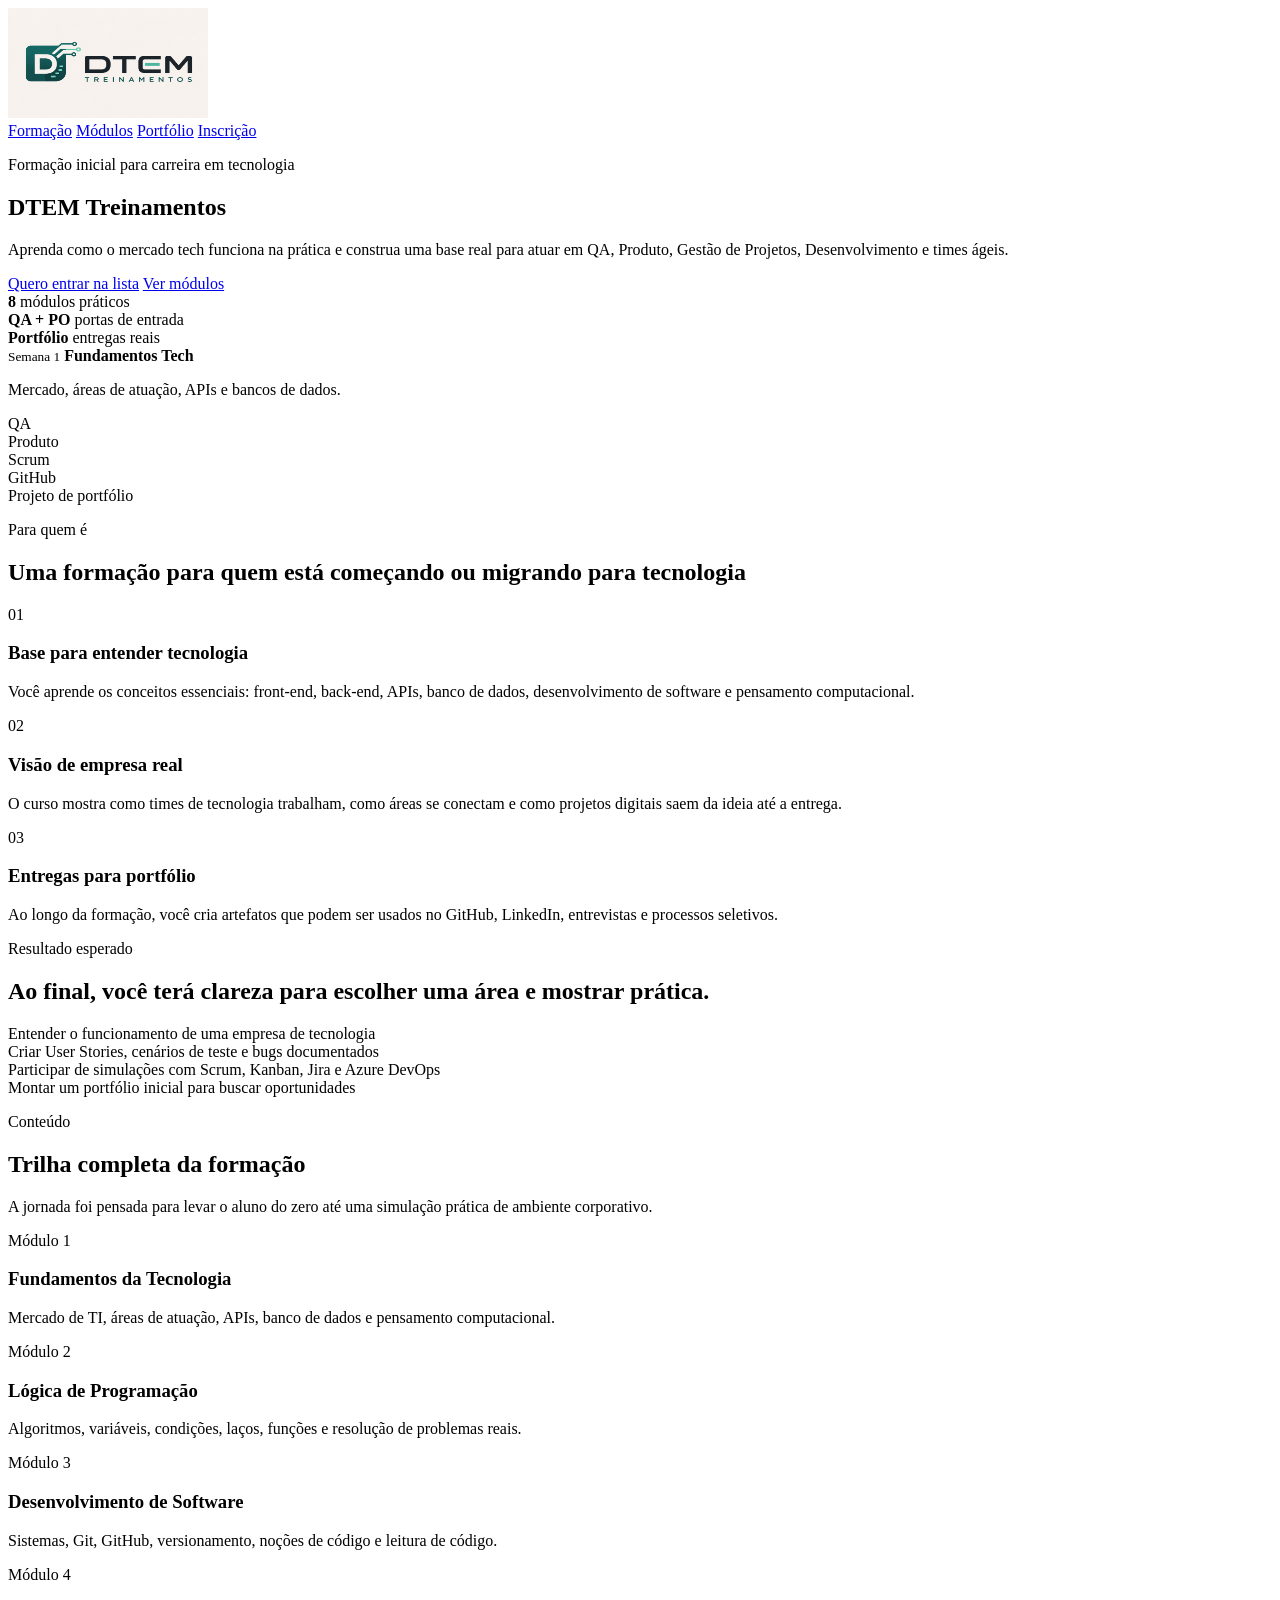
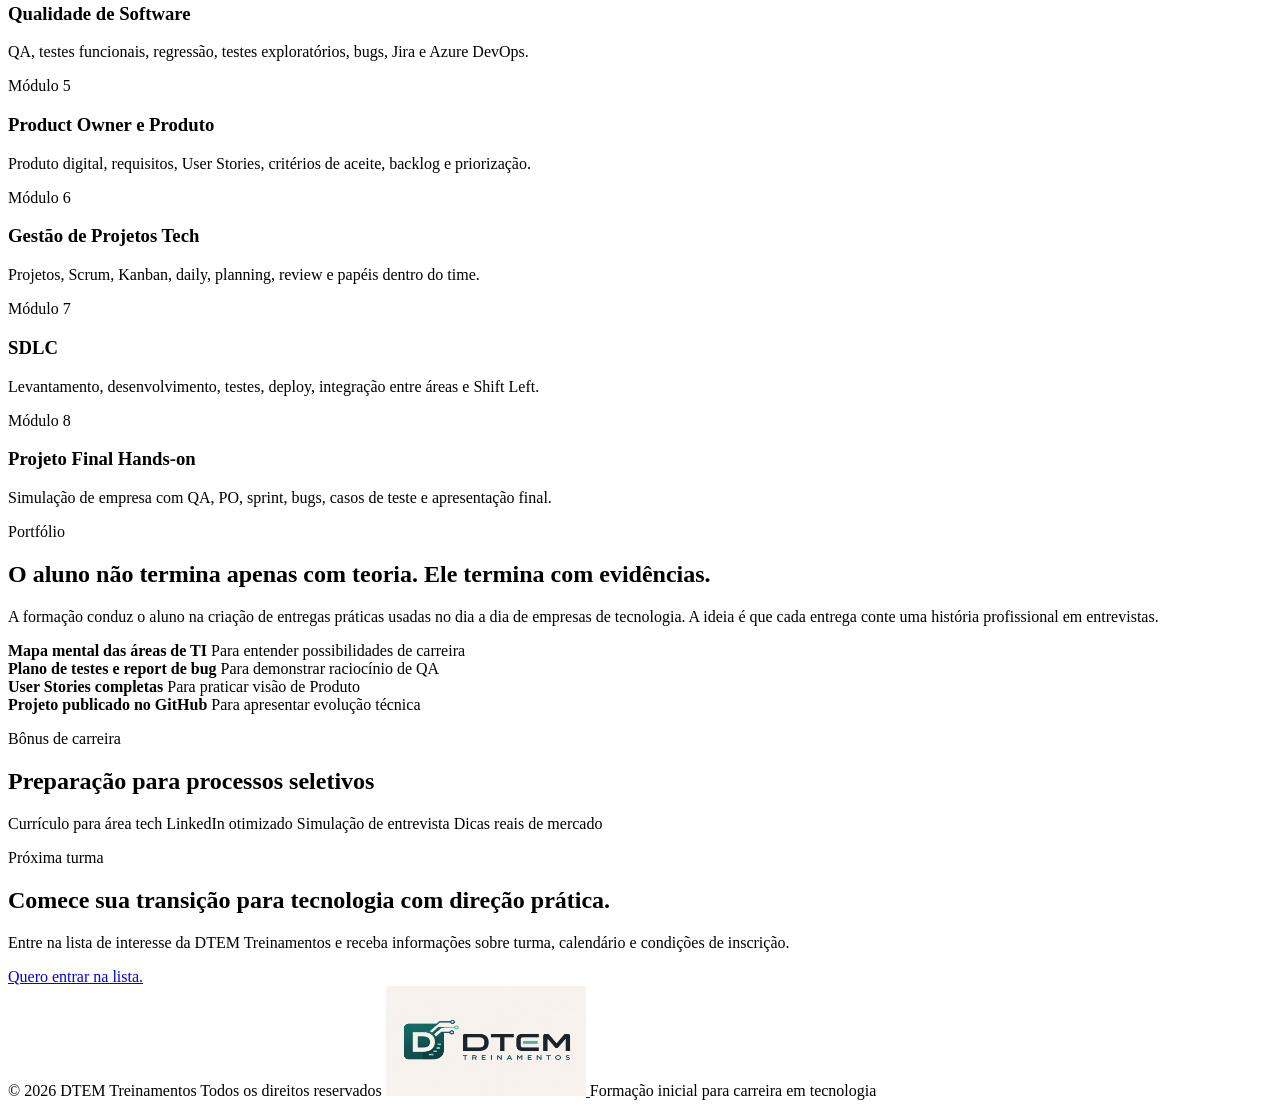
==== landpage/ementa/index.html @ fae7f441 "Merge branch 'main' of https://github.com/Eduardo-Alves1/dtem-treinamentos" ====
<!doctype html>
<html lang="pt-BR">
  <head>
    <meta charset="UTF-8" />
    <meta name="viewport" content="width=device-width, initial-scale=1.0" />
    <meta
      name="description"
      content="DTEM Treinamentos: formação inicial para carreira em tecnologia com QA, Produto, Gestão Ágil, lógica, SDLC e portfólio."
    />
    <title>DTEM Treinamentos | Formação Inicial em Tecnologia</title>
    <link rel="canonical" href="https://dtemtreinamentos.com.br/ementa/" />
    <link rel="preconnect" href="https://fonts.googleapis.com" />
    <link rel="preconnect" href="https://fonts.gstatic.com" crossorigin />
    <link
      href="https://fonts.googleapis.com/css2?family=Inter:wght@400;500;600;700;800&display=swap"
      rel="stylesheet"
    />
    <link rel="stylesheet" href="../styles.css" />
  </head>
  <body>
    <header class="site-header">
      <a class="brand" href="#top" aria-label="DTEM Treinamentos">
        <img src="../assests/Dtemlogo-1.png" width="200" height="110" alt="DTEM Treinamentos" />
      </a>

      <nav class="nav" aria-label="Navegação principal">
        <a href="#formacao">Formação</a>
        <a href="#modulos">Módulos</a>
        <a href="#portfolio">Portfólio</a>
        <a href="#inscricao">Inscrição</a>
      </nav>
    </header>

    <main id="top">
      <section class="hero">
        <div class="hero-content">
          <p class="eyebrow">Formação inicial para carreira em tecnologia</p>
          <h1>DTEM Treinamentos</h1>
          <p class="hero-text">
            Aprenda como o mercado tech funciona na prática e construa uma base real para atuar em QA,
            Produto, Gestão de Projetos, Desenvolvimento e times ágeis.
          </p>

          <div class="hero-actions">
            <a class="button primary" href="#inscricao">Quero entrar na lista</a>
            <a class="button secondary" href="#modulos">Ver módulos</a>
          </div>

          <div class="hero-stats" aria-label="Resumo da formação">
            <div>
              <strong>8</strong>
              <span>módulos práticos</span>
            </div>
            <div>
              <strong>QA + PO</strong>
              <span>portas de entrada</span>
            </div>
            <div>
              <strong>Portfólio</strong>
              <span>entregas reais</span>
            </div>
          </div>
        </div>

        <div class="hero-visual" aria-label="Fluxo visual da formação">
          <div class="workspace-panel panel-main">
            <div class="panel-top">
              <span></span>
              <span></span>
              <span></span>
            </div>
            <div class="flow-card active">
              <small>Semana 1</small>
              <strong>Fundamentos Tech</strong>
              <p>Mercado, áreas de atuação, APIs e bancos de dados.</p>
            </div>
            <div class="flow-grid">
              <div>QA</div>
              <div>Produto</div>
              <div>Scrum</div>
              <div>GitHub</div>
            </div>
            <div class="progress-block">
              <span>Projeto de portfólio</span>
              <div><i></i></div>
            </div>
          </div>

<!--          <div class="workspace-panel panel-side">-->
<!--            <strong>Entregas</strong>-->
<!--            <ul>-->
<!--              <li>User Stories</li>-->
<!--              <li>Plano de testes</li>-->
<!--              <li>Report de bugs</li>-->
<!--              <li>Sprint simulada</li>-->
<!--            </ul>-->
<!--          </div>-->
        </div>
      </section>

      <section id="formacao" class="section intro-section">
        <div class="section-heading">
          <p class="eyebrow">Para quem é</p>
          <h2>Uma formação para quem está começando ou migrando para tecnologia</h2>
        </div>

        <div class="feature-grid">
          <article class="feature-card">
            <span>01</span>
            <h3>Base para entender tecnologia</h3>
            <p>
              Você aprende os conceitos essenciais: front-end, back-end, APIs, banco de dados,
              desenvolvimento de software e pensamento computacional.
            </p>
          </article>
          <article class="feature-card">
            <span>02</span>
            <h3>Visão de empresa real</h3>
            <p>
              O curso mostra como times de tecnologia trabalham, como áreas se conectam e como
              projetos digitais saem da ideia até a entrega.
            </p>
          </article>
          <article class="feature-card">
            <span>03</span>
            <h3>Entregas para portfólio</h3>
            <p>
              Ao longo da formação, você cria artefatos que podem ser usados no GitHub, LinkedIn,
              entrevistas e processos seletivos.
            </p>
          </article>
        </div>
      </section>

      <section class="section outcomes">
        <div>
          <p class="eyebrow">Resultado esperado</p>
          <h2>Ao final, você terá clareza para escolher uma área e mostrar prática.</h2>
        </div>

        <div class="outcome-list">
          <div>Entender o funcionamento de uma empresa de tecnologia</div>
          <div>Criar User Stories, cenários de teste e bugs documentados</div>
          <div>Participar de simulações com Scrum, Kanban, Jira e Azure DevOps</div>
          <div>Montar um portfólio inicial para buscar oportunidades</div>
        </div>
      </section>

      <section id="modulos" class="section">
        <div class="section-heading narrow">
          <p class="eyebrow">Conteúdo</p>
          <h2>Trilha completa da formação</h2>
          <p>
            A jornada foi pensada para levar o aluno do zero até uma simulação prática de ambiente
            corporativo.
          </p>
        </div>

        <div class="modules">
          <article>
            <span>Módulo 1</span>
            <h3>Fundamentos da Tecnologia</h3>
            <p>Mercado de TI, áreas de atuação, APIs, banco de dados e pensamento computacional.</p>
          </article>
          <article>
            <span>Módulo 2</span>
            <h3>Lógica de Programação</h3>
            <p>Algoritmos, variáveis, condições, laços, funções e resolução de problemas reais.</p>
          </article>
          <article>
            <span>Módulo 3</span>
            <h3>Desenvolvimento de Software</h3>
            <p>Sistemas, Git, GitHub, versionamento, noções de código e leitura de código.</p>
          </article>
          <article>
            <span>Módulo 4</span>
            <h3>Qualidade de Software</h3>
            <p>QA, testes funcionais, regressão, testes exploratórios, bugs, Jira e Azure DevOps.</p>
          </article>
          <article>
            <span>Módulo 5</span>
            <h3>Product Owner e Produto</h3>
            <p>Produto digital, requisitos, User Stories, critérios de aceite, backlog e priorização.</p>
          </article>
          <article>
            <span>Módulo 6</span>
            <h3>Gestão de Projetos Tech</h3>
            <p>Projetos, Scrum, Kanban, daily, planning, review e papéis dentro do time.</p>
          </article>
          <article>
            <span>Módulo 7</span>
            <h3>SDLC</h3>
            <p>Levantamento, desenvolvimento, testes, deploy, integração entre áreas e Shift Left.</p>
          </article>
          <article>
            <span>Módulo 8</span>
            <h3>Projeto Final Hands-on</h3>
            <p>Simulação de empresa com QA, PO, sprint, bugs, casos de teste e apresentação final.</p>
          </article>
        </div>
      </section>

      <section id="portfolio" class="section portfolio-section">
        <div class="portfolio-copy">
          <p class="eyebrow">Portfólio</p>
          <h2>O aluno não termina apenas com teoria. Ele termina com evidências.</h2>
          <p>
            A formação conduz o aluno na criação de entregas práticas usadas no dia a dia de empresas
            de tecnologia. A ideia é que cada entrega conte uma história profissional em entrevistas.
          </p>
        </div>

        <div class="deliverables">
          <div>
            <strong>Mapa mental das áreas de TI</strong>
            <span>Para entender possibilidades de carreira</span>
          </div>
          <div>
            <strong>Plano de testes e report de bug</strong>
            <span>Para demonstrar raciocínio de QA</span>
          </div>
          <div>
            <strong>User Stories completas</strong>
            <span>Para praticar visão de Produto</span>
          </div>
          <div>
            <strong>Projeto publicado no GitHub</strong>
            <span>Para apresentar evolução técnica</span>
          </div>
        </div>
      </section>

      <section class="section bonus-section">
        <div>
          <p class="eyebrow">Bônus de carreira</p>
          <h2>Preparação para processos seletivos</h2>
        </div>
        <div class="bonus-grid">
          <span>Currículo para área tech</span>
          <span>LinkedIn otimizado</span>
          <span>Simulação de entrevista</span>
          <span>Dicas reais de mercado</span>
        </div>
      </section>

      <section id="inscricao" class="cta-section">
        <div>
          <p class="eyebrow">Próxima turma</p>
          <h2>Comece sua transição para tecnologia com direção prática.</h2>
          <p>
            Entre na lista de interesse da DTEM Treinamentos e receba informações sobre turma,
            calendário e condições de inscrição.
          </p>
          <a class="button primary" href="https://forms.gle/5UGBKDqmBGunJBTk7" target="_blank"> Quero entrar na lista.</a>
        </div>
      </section>

    </main>

    <footer class="footer">
      <spa>© 2026 DTEM Treinamentos Todos os direitos reservados</spa>
      <a class="brand" href="#top" aria-label="DTEM Treinamentos">
        <img src="../assests/Dtemlogo-1.png" width="200" height="110" alt="DTEM Treinamentos" />
      </a>
      <span>Formação inicial para carreira em tecnologia</span>
    </footer>

    <script src="../script.js"></script>
  </body>
</html>
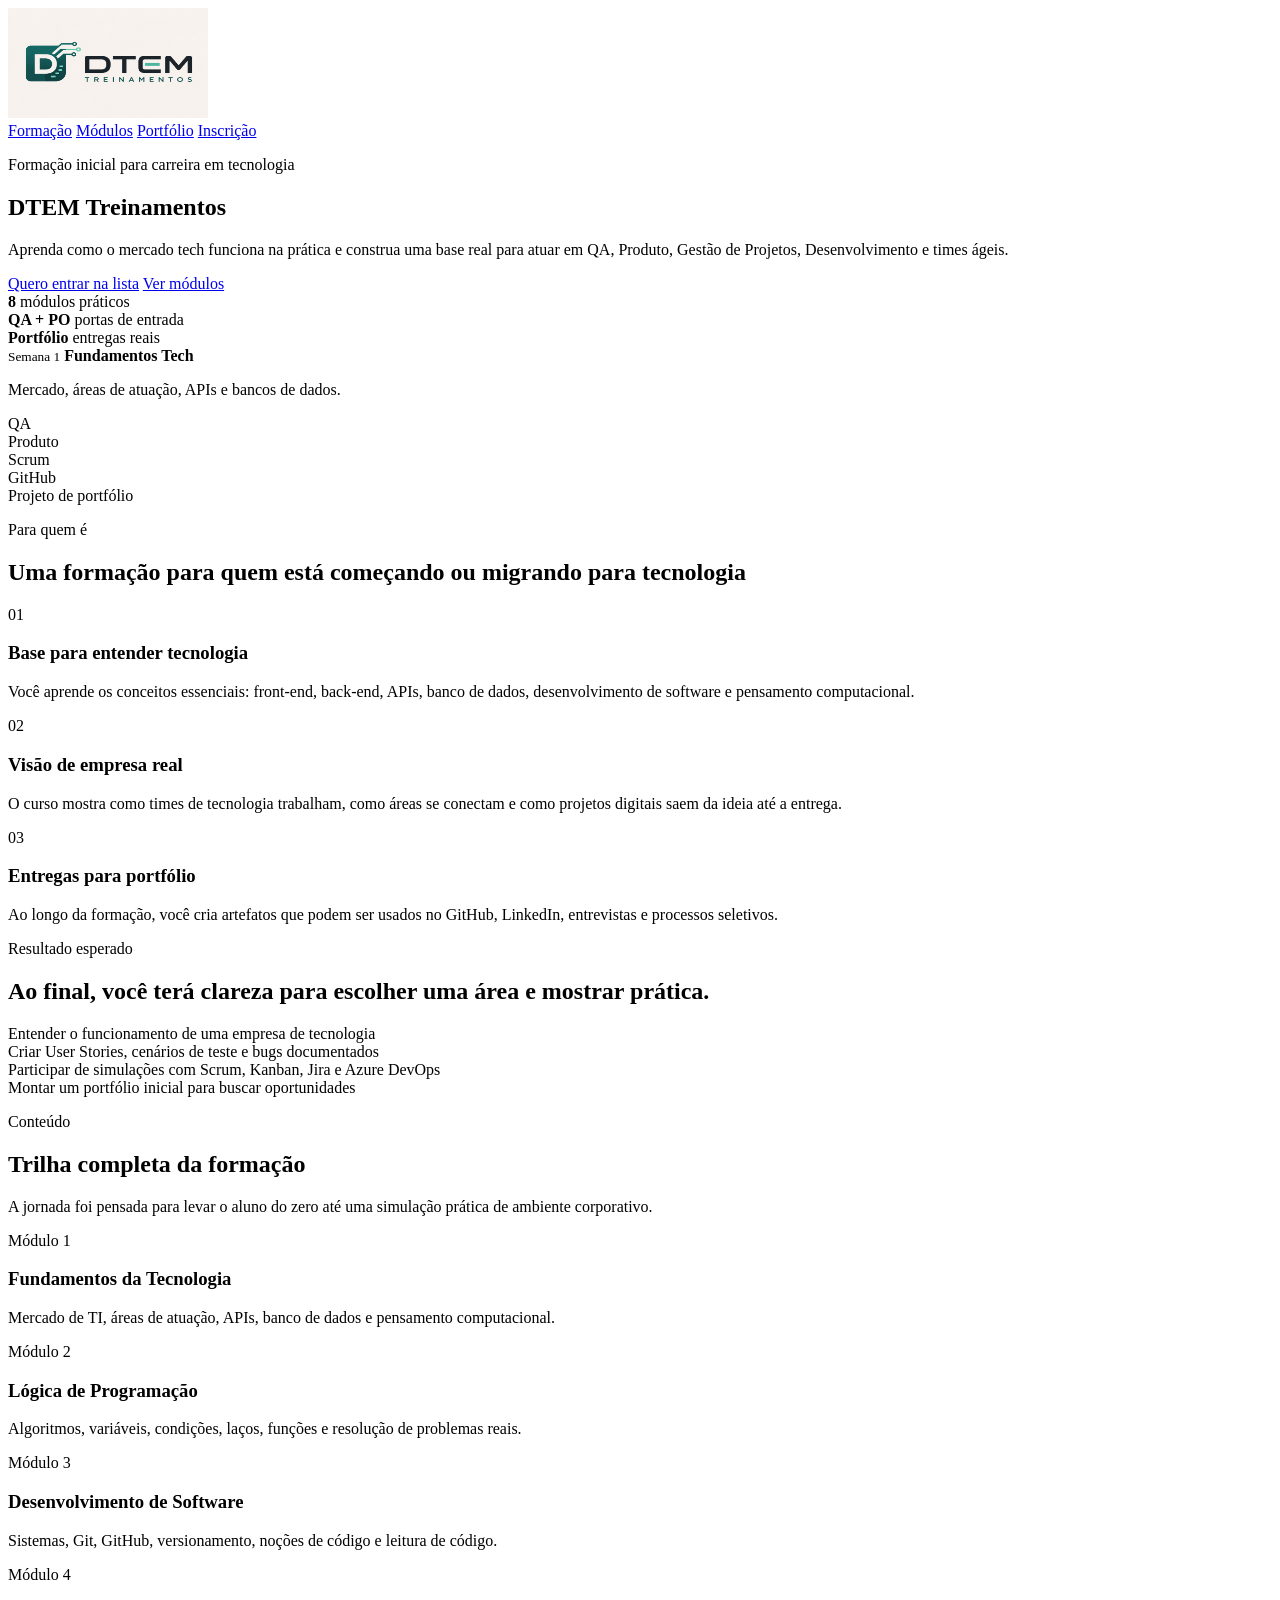
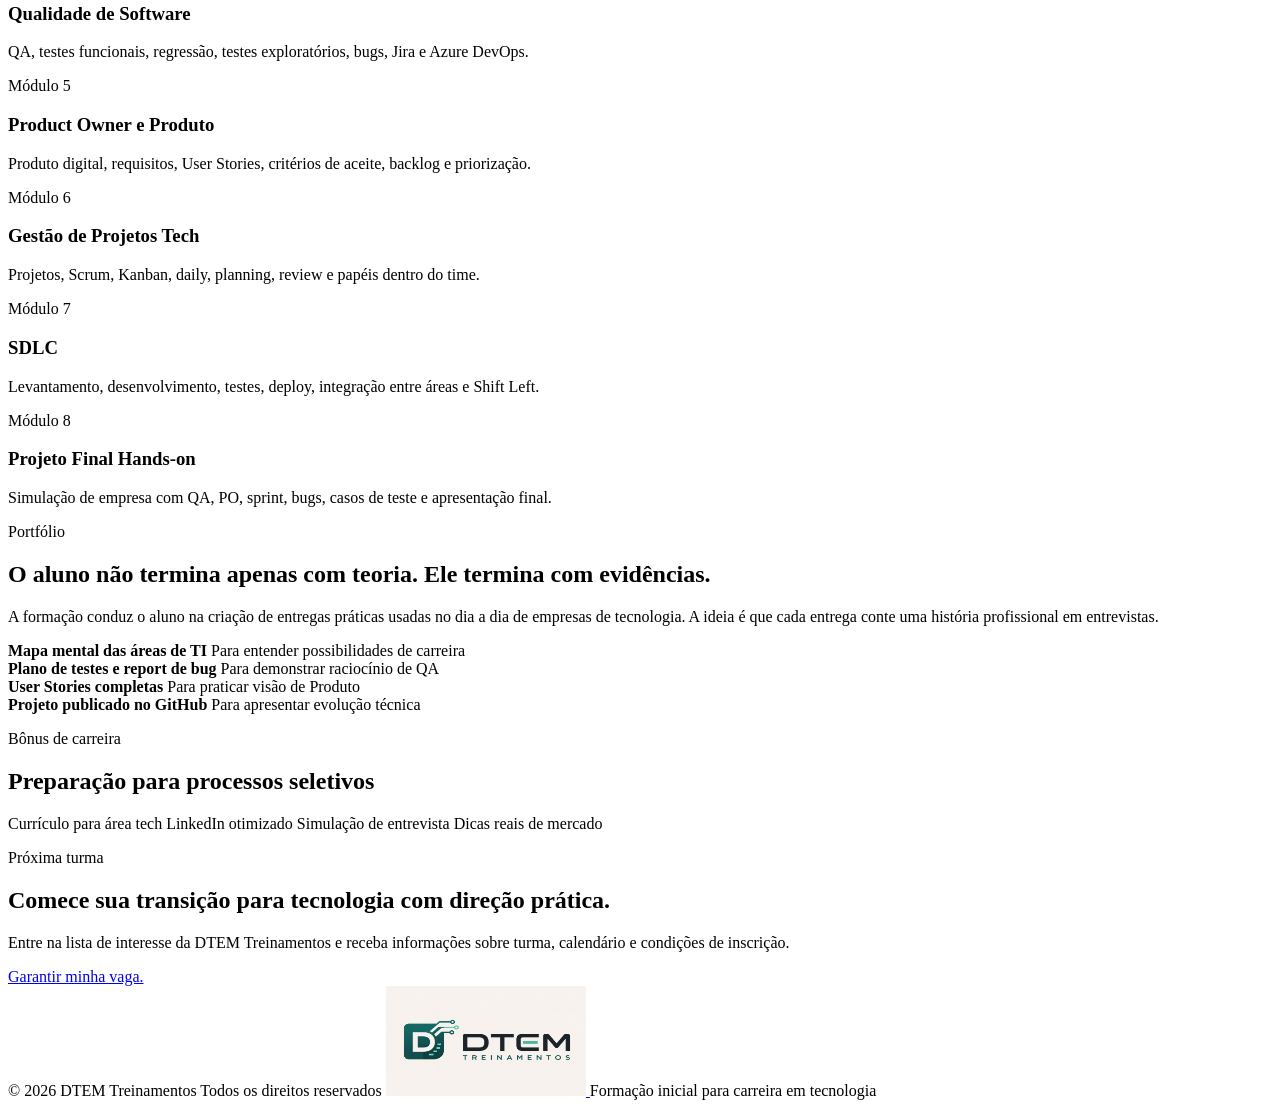
==== commit 5a6a0e98: "Update registration link and fix footer span tag in index.html" ====
--- a/landpage/ementa/index.html
+++ b/landpage/ementa/index.html
@@ -251,14 +251,14 @@
             Entre na lista de interesse da DTEM Treinamentos e receba informações sobre turma,
             calendário e condições de inscrição.
           </p>
-          <a class="button primary" href="https://forms.gle/5UGBKDqmBGunJBTk7" target="_blank"> Quero entrar na lista.</a>
+          <a class="button primary" href="https://inscricao.dtemtreinamentos.com.br/" target="_blank"> Garantir minha vaga.</a>
         </div>
       </section>
 
     </main>
 
     <footer class="footer">
-      <spa>© 2026 DTEM Treinamentos Todos os direitos reservados</spa>
+      <span>© 2026 DTEM Treinamentos Todos os direitos reservados</span>
       <a class="brand" href="#top" aria-label="DTEM Treinamentos">
         <img src="../assests/Dtemlogo-1.png" width="200" height="110" alt="DTEM Treinamentos" />
       </a>
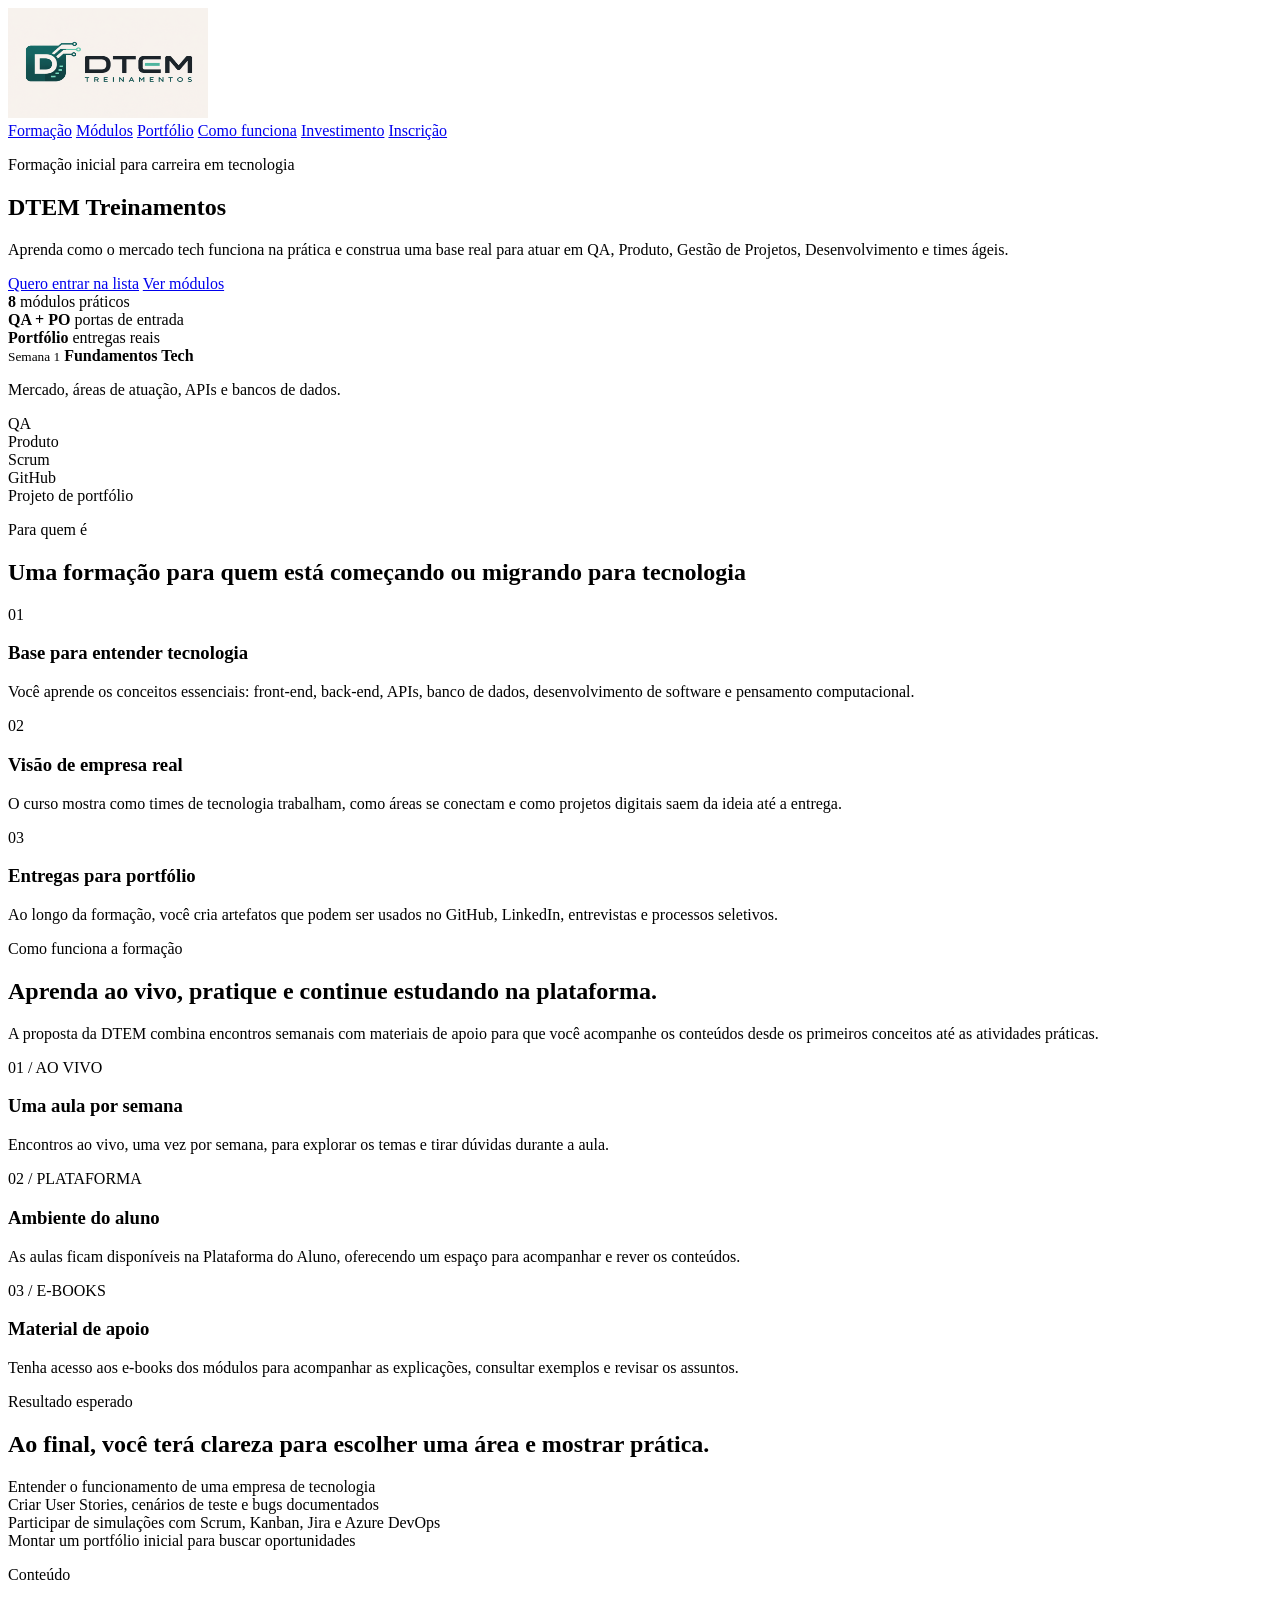
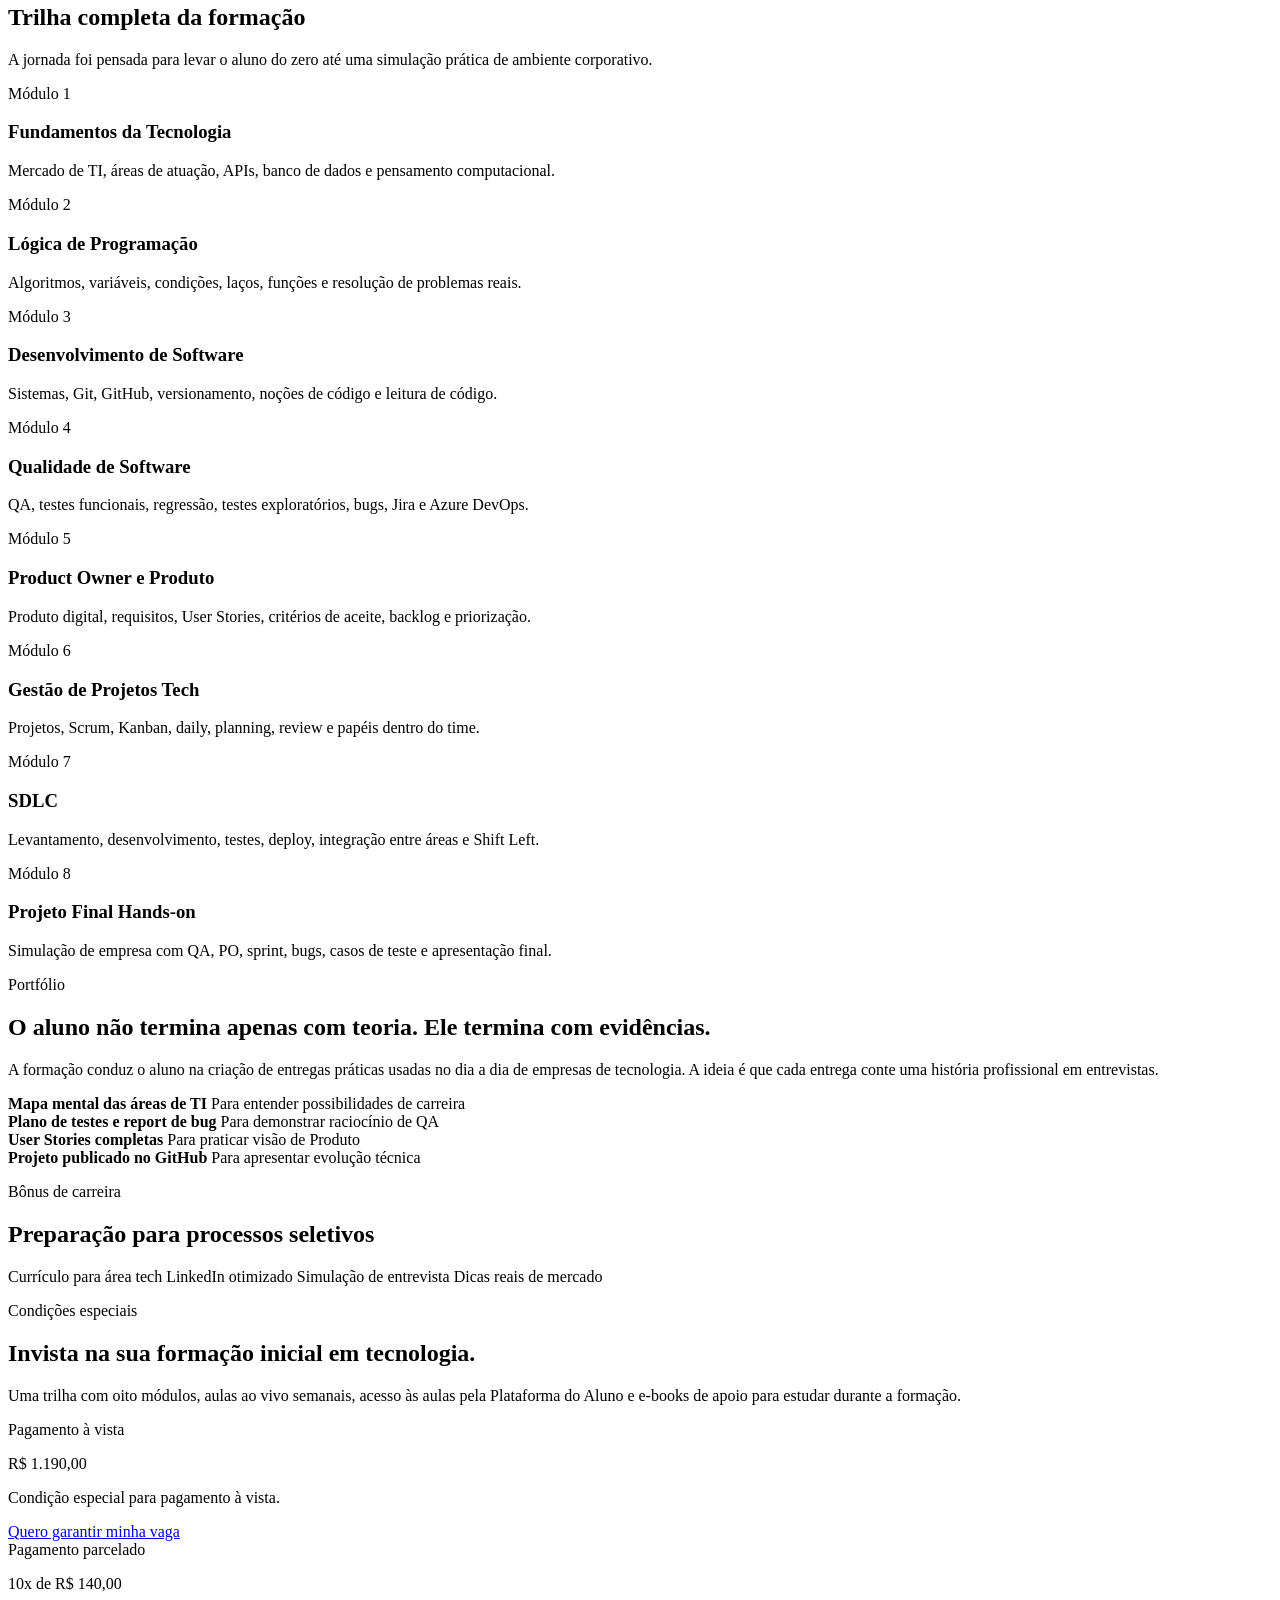
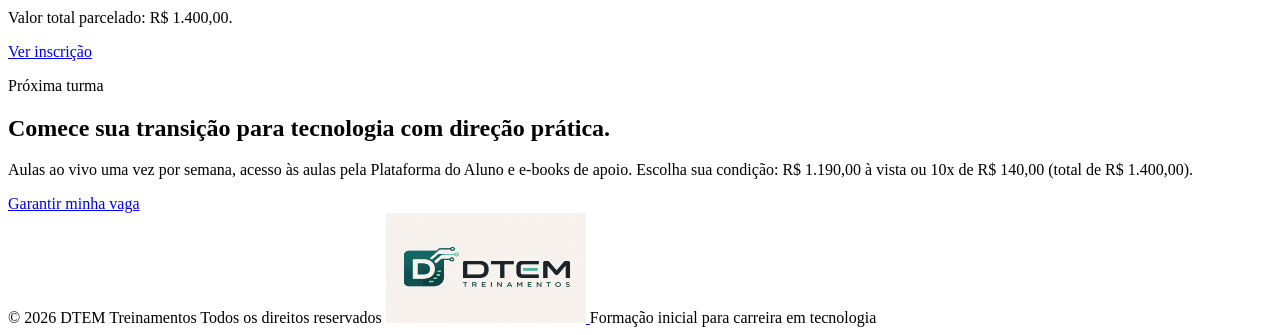
==== commit 265c4cf1: "feat(landing): divulgar formato das aulas e investimento na ementa" ====
--- a/landpage/ementa/index.html
+++ b/landpage/ementa/index.html
@@ -27,6 +27,8 @@
         <a href="#formacao">Formação</a>
         <a href="#modulos">Módulos</a>
         <a href="#portfolio">Portfólio</a>
+        <a href="#metodologia">Como funciona</a>
+        <a href="#investimento">Investimento</a>
         <a href="#inscricao">Inscrição</a>
       </nav>
     </header>
@@ -132,6 +134,35 @@
         </div>
       </section>
 
+      <section id="metodologia" class="section learning-section">
+        <div class="section-heading narrow">
+          <p class="eyebrow">Como funciona a formação</p>
+          <h2>Aprenda ao vivo, pratique e continue estudando na plataforma.</h2>
+          <p>
+            A proposta da DTEM combina encontros semanais com materiais de apoio para que você
+            acompanhe os conteúdos desde os primeiros conceitos até as atividades práticas.
+          </p>
+        </div>
+
+        <div class="feature-grid">
+          <article class="feature-card">
+            <span>01 / AO VIVO</span>
+            <h3>Uma aula por semana</h3>
+            <p>Encontros ao vivo, uma vez por semana, para explorar os temas e tirar dúvidas durante a aula.</p>
+          </article>
+          <article class="feature-card">
+            <span>02 / PLATAFORMA</span>
+            <h3>Ambiente do aluno</h3>
+            <p>As aulas ficam disponíveis na Plataforma do Aluno, oferecendo um espaço para acompanhar e rever os conteúdos.</p>
+          </article>
+          <article class="feature-card">
+            <span>03 / E-BOOKS</span>
+            <h3>Material de apoio</h3>
+            <p>Tenha acesso aos e-books dos módulos para acompanhar as explicações, consultar exemplos e revisar os assuntos.</p>
+          </article>
+        </div>
+      </section>
+
       <section class="section outcomes">
         <div>
           <p class="eyebrow">Resultado esperado</p>
@@ -243,15 +274,41 @@
         </div>
       </section>
 
+      <section id="investimento" class="section investment-section">
+        <div class="section-heading narrow">
+          <p class="eyebrow">Condições especiais</p>
+          <h2>Invista na sua formação inicial em tecnologia.</h2>
+          <p>
+            Uma trilha com oito módulos, aulas ao vivo semanais, acesso às aulas pela Plataforma do
+            Aluno e e-books de apoio para estudar durante a formação.
+          </p>
+        </div>
+        <div class="pricing-options" aria-label="Valores da formação">
+          <article class="pricing-card featured">
+            <span class="pricing-label">Pagamento à vista</span>
+            <p class="pricing-amount">R$ 1.190,00</p>
+            <p class="pricing-detail">Condição especial para pagamento à vista.</p>
+            <a class="button primary" href="https://inscricao.dtemtreinamentos.com.br/" target="_blank" rel="noopener noreferrer">Quero garantir minha vaga</a>
+          </article>
+          <article class="pricing-card">
+            <span class="pricing-label">Pagamento parcelado</span>
+            <p class="pricing-amount">10x de R$ 140,00</p>
+            <p class="pricing-detail">Valor total parcelado: R$ 1.400,00.</p>
+            <a class="button secondary" href="https://inscricao.dtemtreinamentos.com.br/" target="_blank" rel="noopener noreferrer">Ver inscrição</a>
+          </article>
+        </div>
+      </section>
+
       <section id="inscricao" class="cta-section">
         <div>
           <p class="eyebrow">Próxima turma</p>
           <h2>Comece sua transição para tecnologia com direção prática.</h2>
           <p>
-            Entre na lista de interesse da DTEM Treinamentos e receba informações sobre turma,
-            calendário e condições de inscrição.
-          </p>
-          <a class="button primary" href="https://inscricao.dtemtreinamentos.com.br/" target="_blank"> Garantir minha vaga.</a>
+            Aulas ao vivo uma vez por semana, acesso às aulas pela Plataforma do Aluno e
+            e-books de apoio. Escolha sua condição: R$ 1.190,00 à vista ou 10x de R$ 140,00
+            (total de R$ 1.400,00).
+          </p>
+          <a class="button primary" href="https://inscricao.dtemtreinamentos.com.br/" target="_blank" rel="noopener noreferrer">Garantir minha vaga</a>
         </div>
       </section>
 
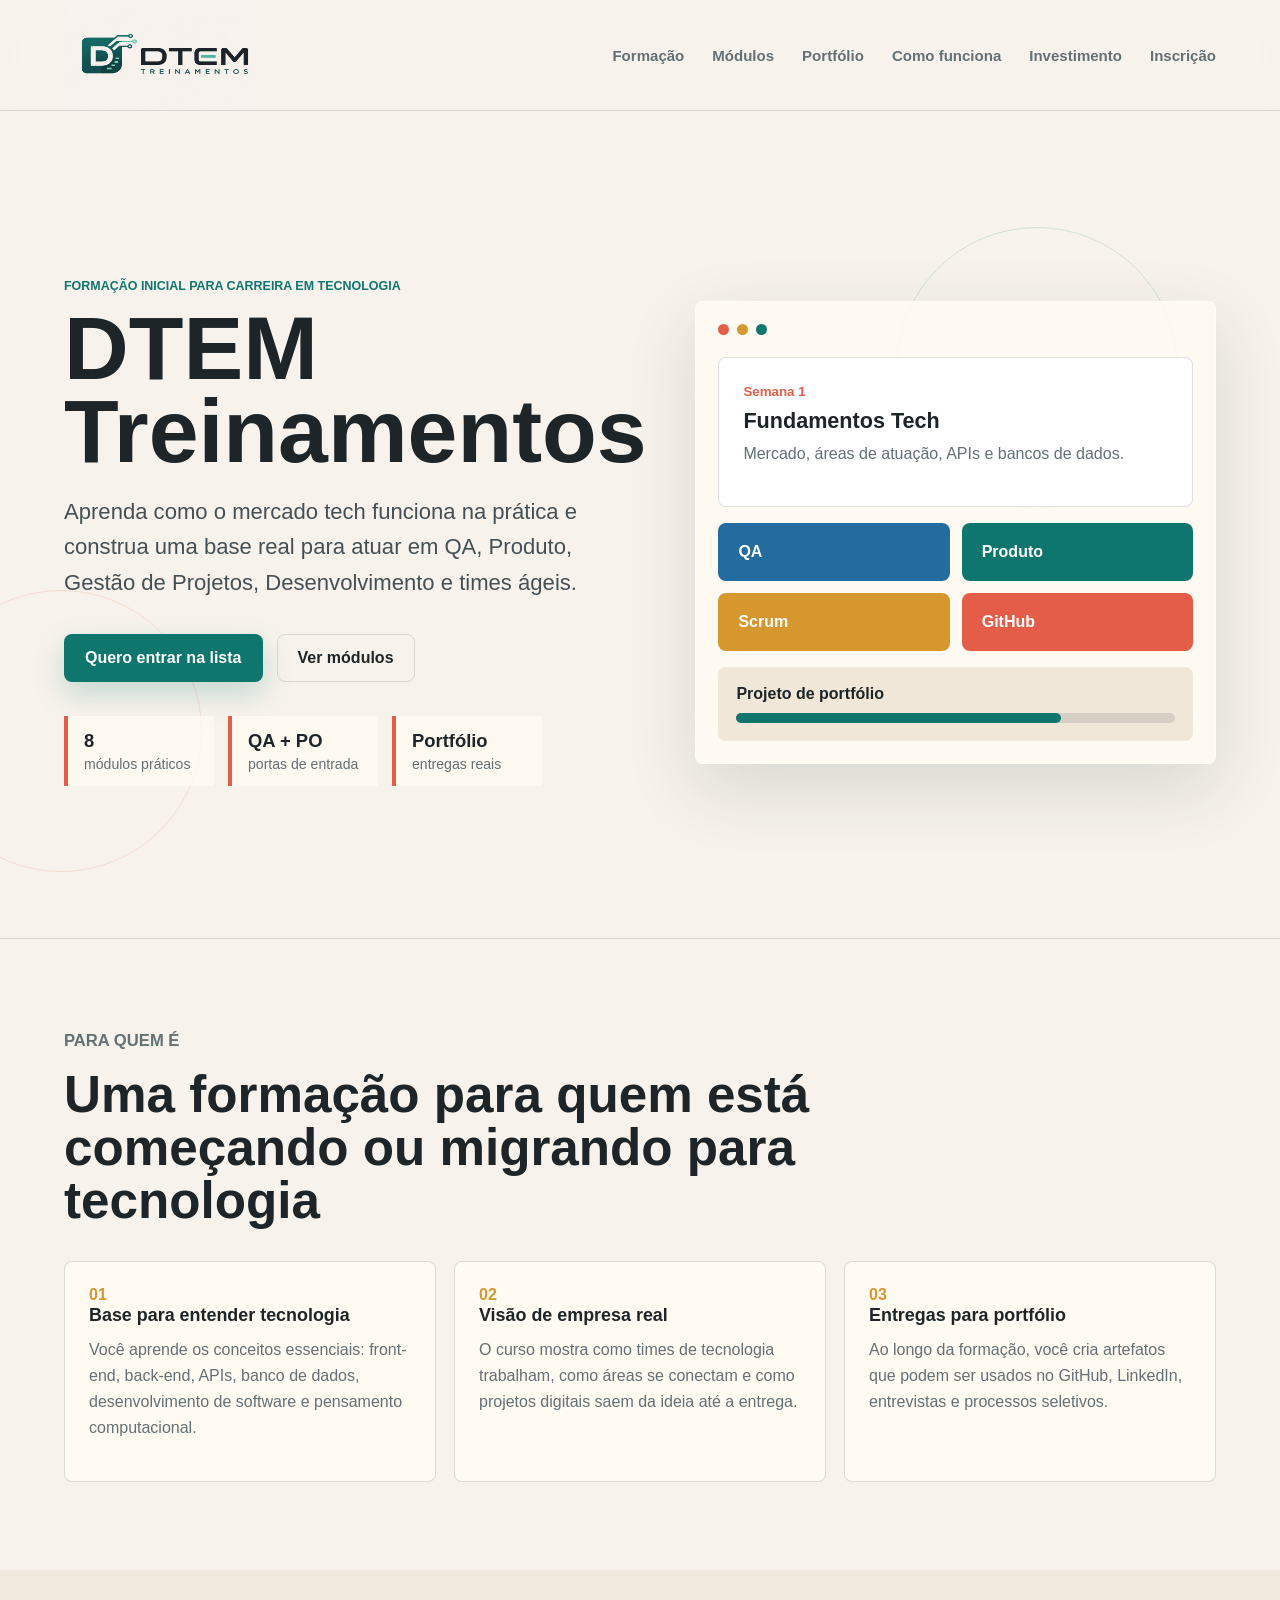
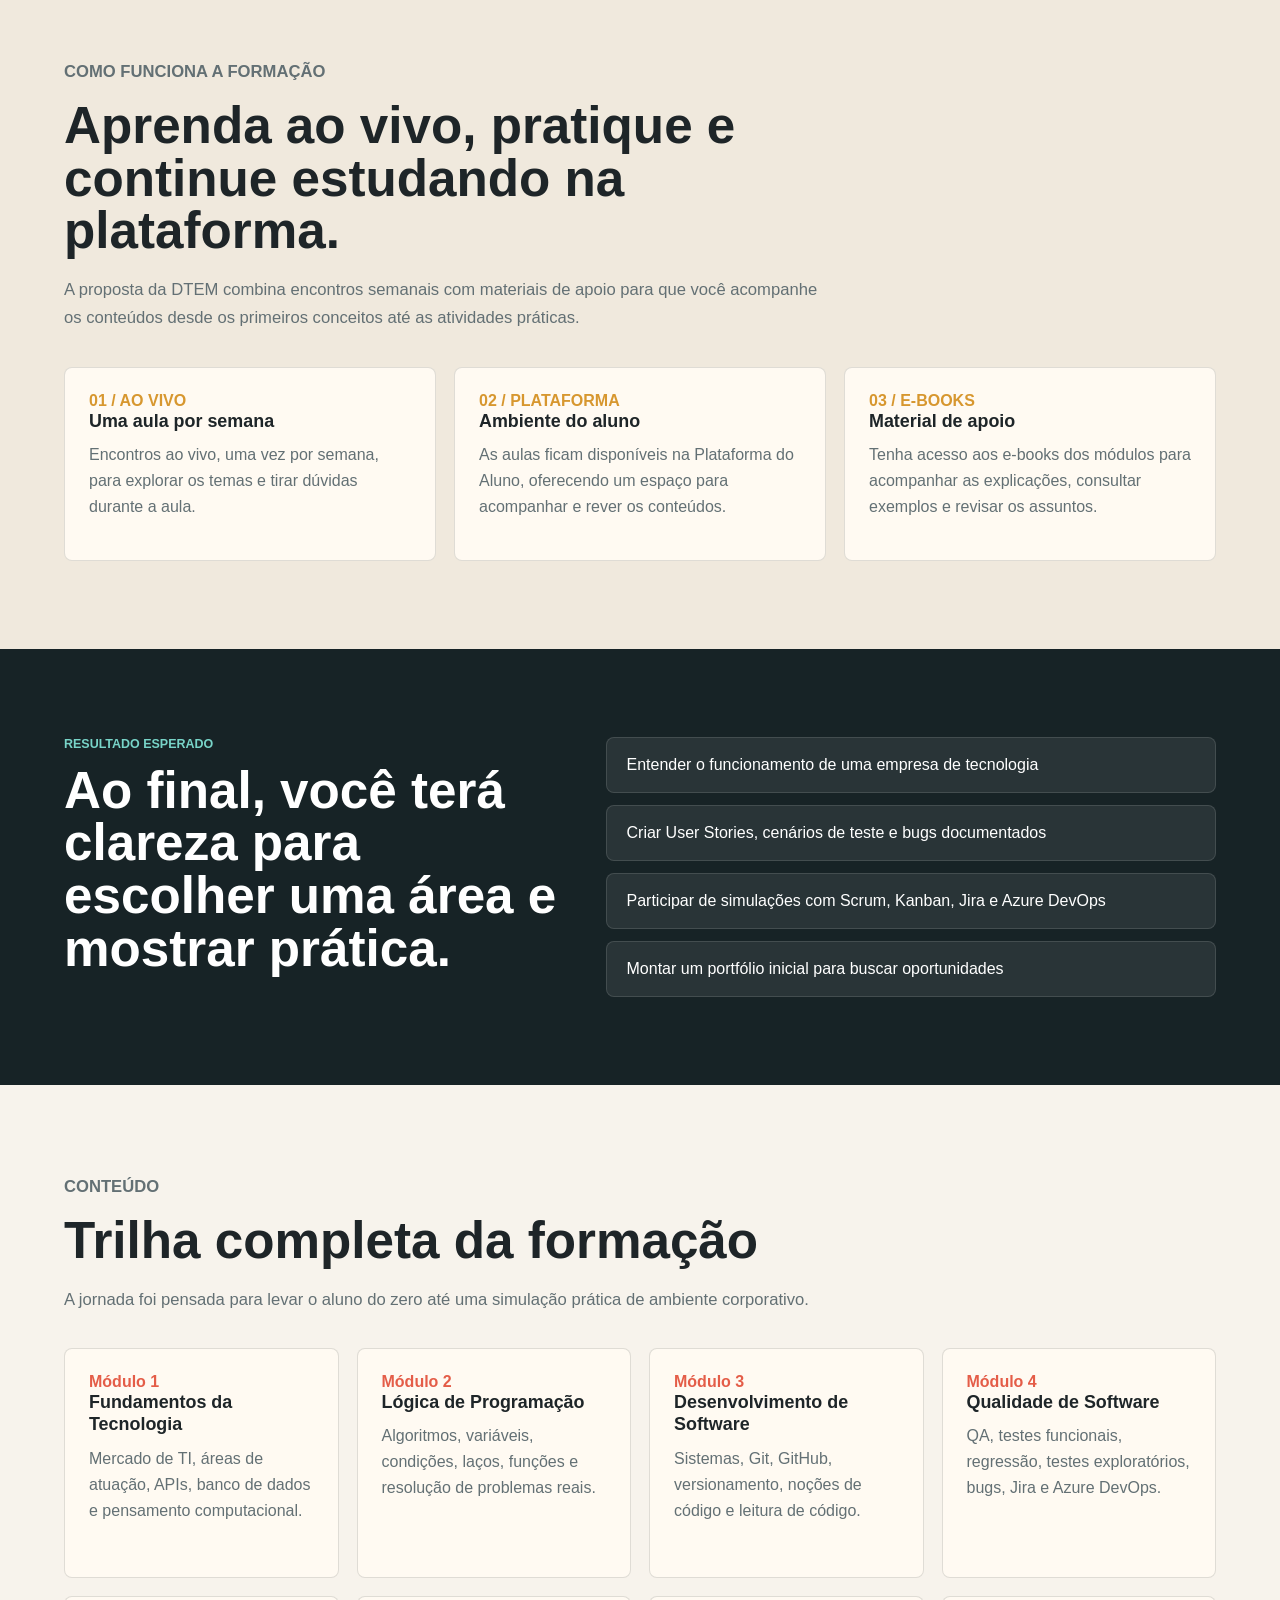
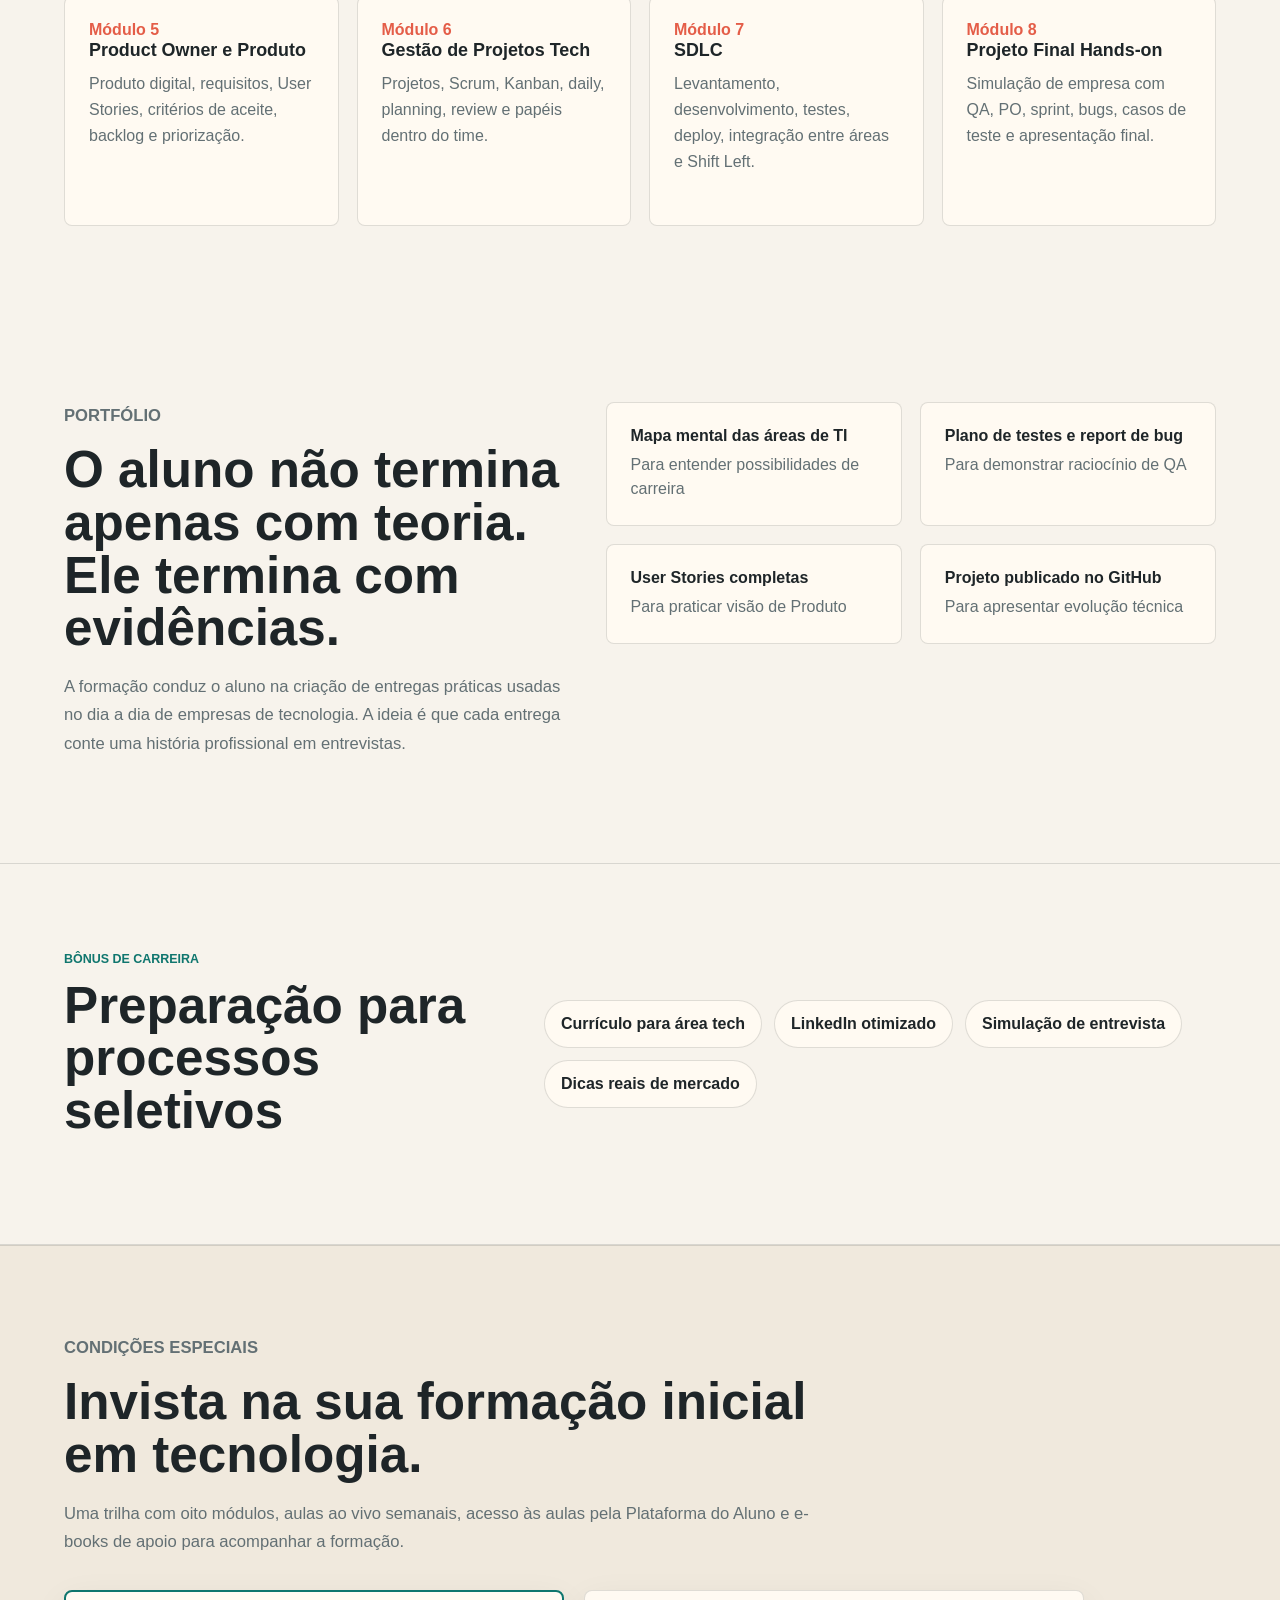
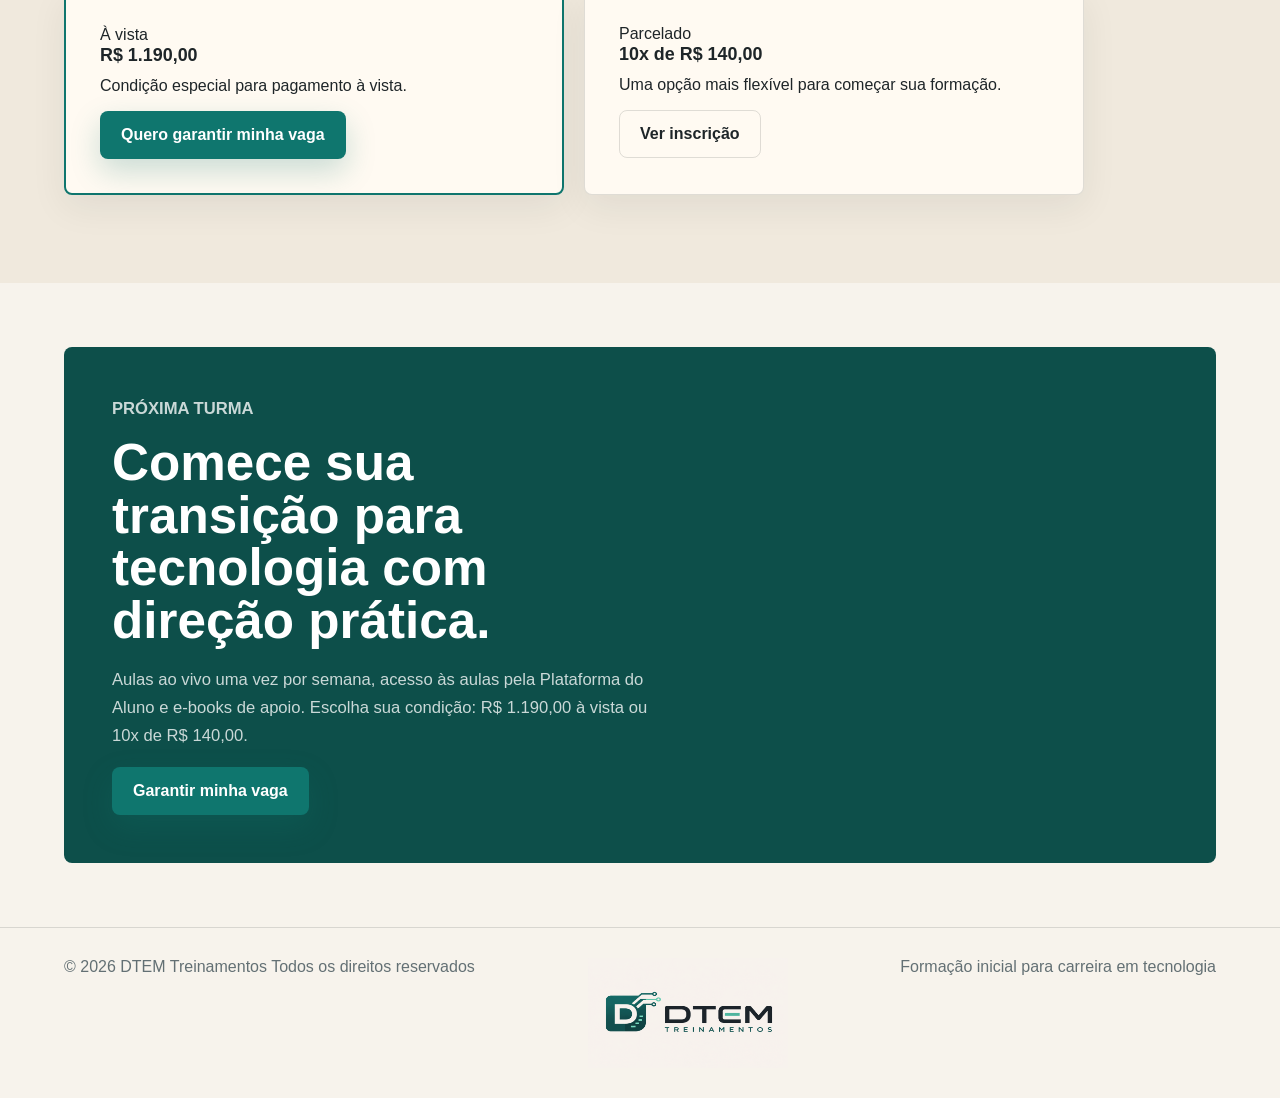
==== commit d60c68e4: "fix(landing): destacar condições de pagamento" ====
--- a/landpage/ementa/index.html
+++ b/landpage/ementa/index.html
@@ -280,21 +280,37 @@
           <h2>Invista na sua formação inicial em tecnologia.</h2>
           <p>
             Uma trilha com oito módulos, aulas ao vivo semanais, acesso às aulas pela Plataforma do
-            Aluno e e-books de apoio para estudar durante a formação.
-          </p>
-        </div>
+            Aluno e e-books de apoio para acompanhar a formação.
+          </p>
+        </div>
+
         <div class="pricing-options" aria-label="Valores da formação">
           <article class="pricing-card featured">
-            <span class="pricing-label">Pagamento à vista</span>
-            <p class="pricing-amount">R$ 1.190,00</p>
-            <p class="pricing-detail">Condição especial para pagamento à vista.</p>
-            <a class="button primary" href="https://inscricao.dtemtreinamentos.com.br/" target="_blank" rel="noopener noreferrer">Quero garantir minha vaga</a>
-          </article>
+            <span class="pricing-badge">À vista</span>
+            <h3>R$ 1.190,00</h3>
+            <p>Condição especial para pagamento à vista.</p>
+            <a
+              class="button primary"
+              href="https://inscricao.dtemtreinamentos.com.br/"
+              target="_blank"
+              rel="noopener noreferrer"
+            >
+              Quero garantir minha vaga
+            </a>
+          </article>
+
           <article class="pricing-card">
-            <span class="pricing-label">Pagamento parcelado</span>
-            <p class="pricing-amount">10x de R$ 140,00</p>
-            <p class="pricing-detail">Valor total parcelado: R$ 1.400,00.</p>
-            <a class="button secondary" href="https://inscricao.dtemtreinamentos.com.br/" target="_blank" rel="noopener noreferrer">Ver inscrição</a>
+            <span class="pricing-badge">Parcelado</span>
+            <h3>10x de R$ 140,00</h3>
+            <p>Uma opção mais flexível para começar sua formação.</p>
+            <a
+              class="button secondary"
+              href="https://inscricao.dtemtreinamentos.com.br/"
+              target="_blank"
+              rel="noopener noreferrer"
+            >
+              Ver inscrição
+            </a>
           </article>
         </div>
       </section>
@@ -305,8 +321,7 @@
           <h2>Comece sua transição para tecnologia com direção prática.</h2>
           <p>
             Aulas ao vivo uma vez por semana, acesso às aulas pela Plataforma do Aluno e
-            e-books de apoio. Escolha sua condição: R$ 1.190,00 à vista ou 10x de R$ 140,00
-            (total de R$ 1.400,00).
+            e-books de apoio. Escolha sua condição: R$ 1.190,00 à vista ou 10x de R$ 140,00.
           </p>
           <a class="button primary" href="https://inscricao.dtemtreinamentos.com.br/" target="_blank" rel="noopener noreferrer">Garantir minha vaga</a>
         </div>
--- a/landpage/styles.css
+++ b/landpage/styles.css
@@ -0,0 +1,858 @@
+:root {
+  --bg: #f7f3ec;
+  --surface: #fffaf2;
+  --ink: #1e2528;
+  --muted: #637074;
+  --line: rgba(30, 37, 40, 0.14);
+  --green: #0f766e;
+  --green-dark: #0d4f4a;
+  --coral: #e45d48;
+  --gold: #d7972f;
+  --blue: #246b9f;
+  --shadow: 0 24px 70px rgba(34, 42, 45, 0.14);
+}
+
+* {
+  box-sizing: border-box;
+}
+
+html {
+  scroll-behavior: smooth;
+}
+
+body {
+  margin: 0;
+  font-family: "Inter", Arial, sans-serif;
+  color: var(--ink);
+  background: var(--bg);
+  overflow-x: hidden;
+}
+
+a {
+  color: inherit;
+  text-decoration: none;
+}
+
+.site-header {
+  position: sticky;
+  top: 0;
+  z-index: 10;
+  display: flex;
+  align-items: center;
+  justify-content: space-between;
+  min-height: 72px;
+  padding: 0 5vw;
+  background: rgba(247, 243, 236, 0.88);
+  backdrop-filter: blur(18px);
+  border-bottom: 1px solid var(--line);
+}
+
+.brand,
+.nav,
+.hero-actions,
+.hero-stats,
+.panel-top,
+.bonus-grid {
+  display: flex;
+  align-items: center;
+}
+
+.brand {
+  gap: 10px;
+  font-weight: 800;
+}
+
+.brand-mark {
+  display: grid;
+  place-items: center;
+  width: 38px;
+  height: 38px;
+  border-radius: 8px;
+  color: #fff;
+  background: var(--green);
+  box-shadow: 0 10px 28px rgba(15, 118, 110, 0.18);
+  transition: transform 180ms ease, box-shadow 180ms ease;
+}
+
+.brand:hover .brand-mark {
+  transform: translateY(-2px) rotate(-3deg);
+  box-shadow: 0 16px 36px rgba(15, 118, 110, 0.24);
+}
+
+.nav {
+  gap: 28px;
+  color: var(--muted);
+  font-size: 0.94rem;
+  font-weight: 700;
+}
+
+.nav a:hover {
+  color: var(--green-dark);
+}
+
+.nav a {
+  position: relative;
+}
+
+.nav a::after {
+  position: absolute;
+  right: 0;
+  bottom: -8px;
+  left: 0;
+  height: 2px;
+  background: var(--green);
+  content: "";
+  transform: scaleX(0);
+  transform-origin: left;
+  transition: transform 180ms ease;
+}
+
+.nav a:hover::after {
+  transform: scaleX(1);
+}
+
+.hero {
+  position: relative;
+  display: grid;
+  grid-template-columns: minmax(0, 1.05fr) minmax(360px, 0.95fr);
+  gap: 56px;
+  align-items: center;
+  min-height: calc(100vh - 72px);
+  padding: 72px 5vw 56px;
+  border-bottom: 1px solid var(--line);
+  isolation: isolate;
+  overflow: hidden;
+}
+
+.hero::before,
+.hero::after {
+  position: absolute;
+  z-index: -1;
+  width: 280px;
+  height: 280px;
+  border: 1px solid rgba(15, 118, 110, 0.16);
+  border-radius: 50%;
+  content: "";
+}
+
+.hero::before {
+  top: 14%;
+  right: 8%;
+  animation: slow-drift 12s ease-in-out infinite;
+}
+
+.hero::after {
+  bottom: 8%;
+  left: -80px;
+  border-color: rgba(228, 93, 72, 0.16);
+  animation: slow-drift 14s ease-in-out infinite reverse;
+}
+
+.hero-content {
+  max-width: 760px;
+}
+
+.eyebrow {
+  margin: 0 0 14px;
+  color: var(--green);
+  font-weight: 800;
+  text-transform: uppercase;
+  letter-spacing: 0;
+  font-size: 0.78rem;
+}
+
+h1,
+h2,
+h3,
+p {
+  margin-top: 0;
+}
+
+h1 {
+  margin-bottom: 22px;
+  font-size: clamp(3.4rem, 7vw, 6.8rem);
+  line-height: 0.92;
+  letter-spacing: 0;
+}
+
+h2 {
+  margin-bottom: 18px;
+  font-size: clamp(2rem, 4vw, 4rem);
+  line-height: 1.03;
+  letter-spacing: 0;
+}
+
+h3 {
+  margin-bottom: 10px;
+  font-size: 1.12rem;
+  line-height: 1.25;
+}
+
+.hero-text {
+  max-width: 670px;
+  color: #455054;
+  font-size: clamp(1.08rem, 2vw, 1.38rem);
+  line-height: 1.6;
+}
+
+.hero-actions {
+  flex-wrap: wrap;
+  gap: 14px;
+  margin: 34px 0;
+}
+
+.button {
+  display: inline-flex;
+  align-items: center;
+  justify-content: center;
+  min-height: 48px;
+  padding: 0 20px;
+  border: 1px solid transparent;
+  border-radius: 8px;
+  font-weight: 800;
+  cursor: pointer;
+  transition: transform 180ms ease, box-shadow 180ms ease, background 180ms ease, border-color 180ms ease;
+}
+
+.button:hover {
+  transform: translateY(-2px);
+}
+
+.button.primary {
+  color: #fff;
+  background: var(--green);
+  box-shadow: 0 12px 30px rgba(15, 118, 110, 0.22);
+}
+
+.button.primary:hover {
+  background: var(--green-dark);
+  box-shadow: 0 18px 40px rgba(15, 118, 110, 0.28);
+}
+
+.button.secondary {
+  color: var(--ink);
+  background: transparent;
+  border-color: var(--line);
+}
+
+.button.secondary:hover {
+  border-color: rgba(15, 118, 110, 0.34);
+}
+
+.hero-stats {
+  flex-wrap: wrap;
+  gap: 14px;
+}
+
+.hero-stats div {
+  min-width: 150px;
+  padding: 14px 16px;
+  border-left: 4px solid var(--coral);
+  background: rgba(255, 250, 242, 0.8);
+  transition: transform 180ms ease, background 180ms ease;
+}
+
+.hero-stats div:hover {
+  background: #fffaf2;
+  transform: translateY(-3px);
+}
+
+.hero-stats strong,
+.hero-stats span {
+  display: block;
+}
+
+.hero-stats strong {
+  font-size: 1.15rem;
+}
+
+.hero-stats span {
+  margin-top: 4px;
+  color: var(--muted);
+  font-size: 0.88rem;
+}
+
+.hero-visual {
+  display: grid;
+  gap: 18px;
+  align-content: center;
+  animation: float-panel 7s ease-in-out infinite;
+}
+
+.workspace-panel {
+  border: 1px solid rgba(255, 255, 255, 0.58);
+  border-radius: 8px;
+  background: rgba(255, 250, 242, 0.88);
+  box-shadow: var(--shadow);
+  transition: transform 220ms ease, box-shadow 220ms ease;
+}
+
+.workspace-panel:hover {
+  transform: translateY(-4px);
+  box-shadow: 0 30px 78px rgba(34, 42, 45, 0.18);
+}
+
+.panel-main {
+  padding: 22px;
+}
+
+.panel-side {
+  justify-self: end;
+  width: min(100%, 320px);
+  padding: 20px;
+  background: #1e2528;
+  color: #fff;
+}
+
+.panel-side ul {
+  display: grid;
+  gap: 11px;
+  margin: 14px 0 0;
+  padding: 0;
+  list-style: none;
+  color: rgba(255, 255, 255, 0.74);
+  font-size: 0.92rem;
+}
+
+.panel-top {
+  gap: 8px;
+  margin-bottom: 22px;
+}
+
+.panel-top span {
+  width: 11px;
+  height: 11px;
+  border-radius: 999px;
+  background: var(--line);
+  animation: pulse-dot 2.8s ease-in-out infinite;
+}
+
+.panel-top span:nth-child(1) {
+  background: var(--coral);
+}
+
+.panel-top span:nth-child(2) {
+  background: var(--gold);
+  animation-delay: 180ms;
+}
+
+.panel-top span:nth-child(3) {
+  background: var(--green);
+  animation-delay: 360ms;
+}
+
+.flow-card {
+  padding: 24px;
+  border-radius: 8px;
+  background: #fff;
+  border: 1px solid var(--line);
+}
+
+.flow-card small,
+.modules span {
+  color: var(--coral);
+  font-weight: 800;
+}
+
+.flow-card strong {
+  display: block;
+  margin: 8px 0;
+  font-size: 1.35rem;
+}
+
+.flow-card p {
+  color: var(--muted);
+  line-height: 1.55;
+}
+
+.flow-grid {
+  display: grid;
+  grid-template-columns: repeat(2, minmax(0, 1fr));
+  gap: 12px;
+  margin: 16px 0;
+}
+
+.flow-grid div {
+  padding: 20px;
+  border-radius: 8px;
+  color: #fff;
+  font-weight: 800;
+  background: var(--blue);
+  transition: transform 180ms ease, filter 180ms ease;
+}
+
+.flow-grid div:hover {
+  filter: brightness(1.05);
+  transform: translateY(-3px);
+}
+
+.flow-grid div:nth-child(2) {
+  background: var(--green);
+}
+
+.flow-grid div:nth-child(3) {
+  background: var(--gold);
+}
+
+.flow-grid div:nth-child(4) {
+  background: var(--coral);
+}
+
+.progress-block {
+  padding: 18px;
+  border-radius: 8px;
+  background: #f1e7d9;
+}
+
+.progress-block span {
+  display: block;
+  margin-bottom: 10px;
+  font-weight: 800;
+}
+
+.progress-block div {
+  height: 10px;
+  border-radius: 999px;
+  background: rgba(30, 37, 40, 0.12);
+}
+
+.progress-block i {
+  display: block;
+  width: 74%;
+  height: 100%;
+  border-radius: inherit;
+  background: var(--green);
+  transform-origin: left;
+  animation: progress-grow 1.2s ease-out both;
+}
+
+.section {
+  padding: 88px 5vw;
+}
+
+.section-heading {
+  max-width: 860px;
+  margin-bottom: 34px;
+}
+
+.section-heading.narrow {
+  max-width: 760px;
+}
+
+.section-heading p,
+.portfolio-copy p,
+.cta-section p {
+  color: var(--muted);
+  font-size: 1.04rem;
+  line-height: 1.7;
+}
+
+.feature-grid,
+.modules,
+.deliverables {
+  display: grid;
+  gap: 18px;
+}
+
+.feature-grid {
+  grid-template-columns: repeat(3, minmax(0, 1fr));
+}
+
+.feature-card,
+.modules article,
+.deliverables div {
+  padding: 24px;
+  border: 1px solid var(--line);
+  border-radius: 8px;
+  background: var(--surface);
+  transition: transform 200ms ease, border-color 200ms ease, box-shadow 200ms ease;
+}
+
+.feature-card:hover,
+.modules article:hover,
+.deliverables div:hover {
+  border-color: rgba(15, 118, 110, 0.26);
+  box-shadow: 0 18px 44px rgba(34, 42, 45, 0.1);
+  transform: translateY(-5px);
+}
+
+.feature-card span {
+  color: var(--gold);
+  font-weight: 800;
+}
+
+.feature-card p,
+.modules p {
+  color: var(--muted);
+  line-height: 1.62;
+}
+
+.outcomes {
+  display: grid;
+  grid-template-columns: 0.9fr 1.1fr;
+  gap: 42px;
+  align-items: start;
+  background: #172326;
+  color: #fff;
+}
+
+.outcomes .eyebrow {
+  color: #78d4c8;
+}
+
+.outcome-list {
+  display: grid;
+  gap: 12px;
+}
+
+.outcome-list div {
+  padding: 18px 20px;
+  border-radius: 8px;
+  background: rgba(255, 255, 255, 0.08);
+  border: 1px solid rgba(255, 255, 255, 0.12);
+  transition: transform 180ms ease, background 180ms ease;
+}
+
+.outcome-list div:hover {
+  background: rgba(255, 255, 255, 0.12);
+  transform: translateX(5px);
+}
+
+.modules {
+  grid-template-columns: repeat(4, minmax(0, 1fr));
+}
+
+.modules article {
+  min-height: 230px;
+}
+
+.portfolio-section {
+  display: grid;
+  grid-template-columns: 0.9fr 1.1fr;
+  gap: 42px;
+  align-items: start;
+}
+
+.deliverables {
+  grid-template-columns: repeat(2, minmax(0, 1fr));
+}
+
+.deliverables strong,
+.deliverables span {
+  display: block;
+}
+
+.deliverables span {
+  margin-top: 8px;
+  color: var(--muted);
+  line-height: 1.5;
+}
+
+.bonus-section {
+  display: grid;
+  grid-template-columns: 0.8fr 1.2fr;
+  gap: 32px;
+  align-items: center;
+  border-top: 1px solid var(--line);
+  border-bottom: 1px solid var(--line);
+}
+
+.bonus-grid {
+  flex-wrap: wrap;
+  gap: 12px;
+}
+
+.bonus-grid span {
+  padding: 14px 16px;
+  border-radius: 999px;
+  background: var(--surface);
+  border: 1px solid var(--line);
+  font-weight: 800;
+  transition: transform 180ms ease, border-color 180ms ease;
+}
+
+.bonus-grid span:hover {
+  border-color: rgba(15, 118, 110, 0.28);
+  transform: translateY(-3px);
+}
+
+.cta-section {
+  display: grid;
+  grid-template-columns: 0.92fr 0.8fr;
+  gap: 44px;
+  align-items: start;
+  margin: 5vw;
+  padding: 48px;
+  border-radius: 8px;
+  color: #fff;
+  background: var(--green-dark);
+}
+
+.cta-section .eyebrow,
+.cta-section p {
+  color: rgba(255, 255, 255, 0.78);
+}
+
+.lead-form {
+  display: grid;
+  gap: 14px;
+  padding: 22px;
+  border-radius: 8px;
+  background: #fff;
+  color: var(--ink);
+}
+
+.lead-form label {
+  display: grid;
+  gap: 8px;
+  font-size: 0.88rem;
+  font-weight: 800;
+}
+
+.lead-form input,
+.lead-form select {
+  width: 100%;
+  min-height: 46px;
+  padding: 0 12px;
+  border: 1px solid var(--line);
+  border-radius: 8px;
+  color: var(--ink);
+  background: #fff;
+  font: inherit;
+  transition: border-color 180ms ease, box-shadow 180ms ease;
+}
+
+.lead-form input:focus,
+.lead-form select:focus {
+  outline: none;
+  border-color: var(--green);
+  box-shadow: 0 0 0 4px rgba(15, 118, 110, 0.12);
+}
+
+.lead-form .button {
+  width: 100%;
+  margin-top: 4px;
+}
+
+.form-note {
+  margin: 0;
+  color: var(--muted) !important;
+  font-size: 0.84rem !important;
+  line-height: 1.45 !important;
+}
+
+.footer {
+  display: flex;
+  justify-content: space-between;
+  gap: 18px;
+  padding: 30px 5vw;
+  color: var(--muted);
+  border-top: 1px solid var(--line);
+}
+
+.reveal {
+  opacity: 0;
+  transform: translateY(28px);
+  transition: opacity 650ms ease, transform 650ms ease;
+}
+
+.reveal.is-visible {
+  opacity: 1;
+  transform: translateY(0);
+}
+
+@keyframes float-panel {
+  0%,
+  100% {
+    transform: translateY(0);
+  }
+
+  50% {
+    transform: translateY(-8px);
+  }
+}
+
+@keyframes pulse-dot {
+  0%,
+  100% {
+    transform: scale(1);
+  }
+
+  50% {
+    transform: scale(1.25);
+  }
+}
+
+@keyframes progress-grow {
+  from {
+    transform: scaleX(0);
+  }
+
+  to {
+    transform: scaleX(1);
+  }
+}
+
+@keyframes slow-drift {
+  0%,
+  100% {
+    transform: translate3d(0, 0, 0) scale(1);
+  }
+
+  50% {
+    transform: translate3d(18px, -18px, 0) scale(1.05);
+  }
+}
+
+@media (prefers-reduced-motion: reduce) {
+  *,
+  *::before,
+  *::after {
+    animation-duration: 1ms !important;
+    animation-iteration-count: 1 !important;
+    scroll-behavior: auto !important;
+    transition-duration: 1ms !important;
+  }
+
+  .reveal {
+    opacity: 1;
+    transform: none;
+  }
+}
+
+@media (max-width: 1020px) {
+  .hero,
+  .outcomes,
+  .portfolio-section,
+  .bonus-section,
+  .cta-section {
+    grid-template-columns: 1fr;
+  }
+
+  .hero {
+    min-height: auto;
+  }
+
+  .hero-visual {
+    display: grid;
+    gap: 18px;
+    min-height: auto;
+  }
+
+  .panel-main,
+  .panel-side {
+    position: static;
+    width: auto;
+  }
+
+  .feature-grid,
+  .modules {
+    grid-template-columns: repeat(2, minmax(0, 1fr));
+  }
+}
+
+@media (max-width: 720px) {
+  .site-header {
+    position: static;
+    align-items: flex-start;
+    gap: 16px;
+    flex-direction: column;
+    padding-top: 18px;
+    padding-bottom: 18px;
+  }
+
+  .nav {
+    width: 100%;
+    gap: 12px;
+    overflow-x: auto;
+    padding-bottom: 4px;
+  }
+
+  .hero,
+  .section {
+    padding: 54px 22px;
+  }
+
+  h1 {
+    font-size: 3.35rem;
+  }
+
+  .feature-grid,
+  .modules,
+  .deliverables {
+    grid-template-columns: 1fr;
+  }
+
+  .cta-section {
+    margin: 22px;
+    padding: 28px;
+  }
+
+  .footer {
+    flex-direction: column;
+  }
+}
+
+/* Formação: metodologia e investimento */
+.learning-section {
+  background: #f0e9dd;
+}
+
+.investment-section {
+  border-top: 1px solid var(--line);
+  background: #f0e9dd;
+}
+
+.pricing-options {
+  display: grid;
+  grid-template-columns: repeat(2, minmax(0, 1fr));
+  gap: 20px;
+  max-width: 1020px;
+}
+
+.pricing-card {
+  display: flex;
+  flex-direction: column;
+  align-items: flex-start;
+  padding: 34px;
+  border: 1px solid var(--line);
+  border-radius: 8px;
+  background: var(--surface);
+  box-shadow: 0 12px 36px rgba(34, 42, 45, 0.07);
+}
+
+.pricing-card.featured {
+  border: 2px solid var(--green);
+}
+
+.pricing-label {
+  color: var(--green-dark);
+  font-size: 0.88rem;
+  font-weight: 800;
+  text-transform: uppercase;
+}
+
+.pricing-amount {
+  margin: 20px 0 12px;
+  font-size: clamp(1.75rem, 3.2vw, 2.8rem);
+  font-weight: 800;
+  letter-spacing: -0.04em;
+  line-height: 1.1;
+}
+
+.pricing-detail {
+  flex: 1;
+  color: var(--muted);
+  line-height: 1.6;
+  margin-bottom: 28px;
+}
+
+@media (max-width: 720px) {
+  .pricing-options {
+    grid-template-columns: 1fr;
+  }
+
+  .pricing-card {
+    padding: 26px;
+  }
+}
